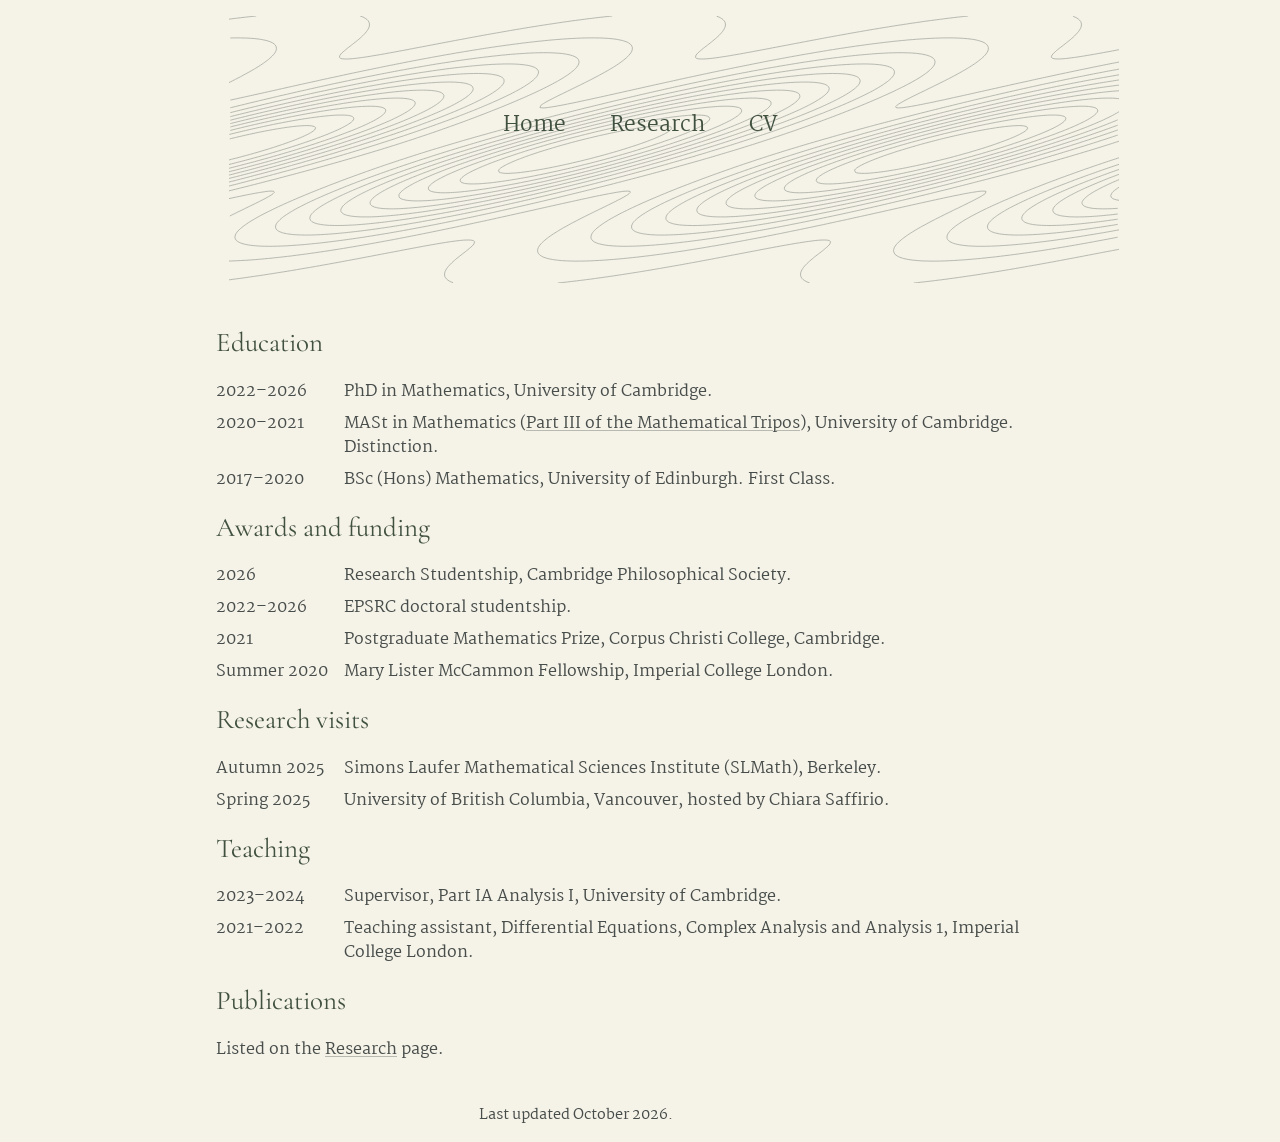
==== cv.html @ fbb12ba1 "Add files via upload" ====
<!DOCTYPE html>
<html lang="en">
<head>
  <meta charset="utf-8">
  <meta name="viewport" content="width=device-width, initial-scale=1">
  <title>CV – Marnie Smith</title>
  <meta name="description" content="Curriculum vitae of Marnie Smith, mathematician at the University of Cambridge.">
  <link rel="icon" type="image/svg+xml" href="favicon.svg">
  <link rel="stylesheet" href="style.css">
</head>
<body>

<header>
  <nav class="nav-bar" aria-label="Main">
    <button class="hamburger" aria-label="Menu">
      <span class="line"></span>
      <span class="line"></span>
      <span class="line"></span>
    </button>
    <div class="nav-links">
      <a href="./">Home</a>
      <a href="research.html">Research</a>
      <a href="cv.html" aria-current="page">CV</a>
    </div>
    <img class="spec" src="phase-mixing.svg"
         alt="Phase mixing under free transport: level sets of f(t,x,v) = f_0(x - vt, v)"
         title="Phase mixing under free transport: level sets of f(t,x,v) = f_0(x - vt, v)">
  </nav>
</header>

<br>

<main class="cv">
  <!-- Headlines only. Each entry is one row: a date on the left, one line on the right. -->

  <h2>Education</h2>
  <div class="cv-row"><span class="when">2022–2026</span><span>PhD in Mathematics, University of Cambridge.</span></div>
  <div class="cv-row"><span class="when">2020–2021</span><span>MASt in Mathematics (<a href="https://www.maths.cam.ac.uk/postgrad/part-iii">Part III of the Mathematical Tripos</a>), University of Cambridge. Distinction.</span></div>
  <div class="cv-row"><span class="when">2017–2020</span><span>BSc (Hons) Mathematics, University of Edinburgh. First Class.</span></div>

  <h2>Awards and funding</h2>
  <div class="cv-row"><span class="when">2026</span><span>Research Studentship, Cambridge Philosophical Society.</span></div>
  <div class="cv-row"><span class="when">2022–2026</span><span>EPSRC doctoral studentship.</span></div>
  <div class="cv-row"><span class="when">2021</span><span>Postgraduate Mathematics Prize, Corpus Christi College, Cambridge.</span></div>
  <div class="cv-row"><span class="when">Summer 2020</span><span>Mary Lister McCammon Fellowship, Imperial College London.</span></div>

  <h2>Research visits</h2>
  <div class="cv-row"><span class="when">Autumn 2025</span><span>Simons Laufer Mathematical Sciences Institute (SLMath), Berkeley.</span></div>
  <div class="cv-row"><span class="when">Spring 2025</span><span>University of British Columbia, Vancouver, hosted by Chiara Saffirio.</span></div>

  <h2>Teaching</h2>
  <div class="cv-row"><span class="when">2023–2024</span><span>Supervisor, Part IA Analysis I, University of Cambridge.</span></div>
  <div class="cv-row"><span class="when">2021–2022</span><span>Teaching assistant, Differential Equations, Complex Analysis and Analysis 1, Imperial College London.</span></div>

  <h2>Publications</h2>
  <p>Listed on the <a href="research.html">Research</a> page.</p>
</main>

<footer>
  <p>Last updated October 2026.</p>
</footer>

<script src="script.js"></script>
</body>
</html>
---- style.css ----
@import url('https://fonts.googleapis.com/css2?family=Martel:wght@400;500;700&family=Cormorant+Garamond:wght@400;500;600&display=swap');

/* ------------------------------------------------------------------
   Palette and spacing
   ------------------------------------------------------------------ */
/* Palette from Farrow & Ball paints (screen values from e-paint.co.uk):
   Wimborne White (No. 239) for the background, Studio Green (No. 93) for
   the text, Duck Green (No. W55) for headings and nav, Green Smoke
   (No. 47) for the drawing. Nearby alternatives: creams Pointing #f3f0e4
   and Lime White #e8e0cb; greens Calke Green #77866a (lighter, sage),
   Bancha #676746 (olive, between the two), Green Smoke #717b70. */
:root {
  --paper:   #f5f2e8;   /* background: Wimborne White */
  --ink:     #474d4a;   /* text: Studio Green */
  --heading: #415140;   /* headings and nav: Duck Green */

  --space-s: .5em;
  --space-m: 1em;
  --space-l: 3em;
}

* { box-sizing: border-box; }

html {
  background-color: var(--paper);
  color: var(--ink);
  overflow-x: hidden;   /* the header drawing overhangs the column */
}

body {
  margin: 0 auto;
  width: 100%;
  max-width: 88ch;
  padding: 1rem;
  line-height: 1.5;
  font-family: 'Martel', Georgia, serif;
}

/* Vertical rhythm: every element that follows a sibling gets a gap. */
main > * + *,
section > * + *,
.bio > * + * { margin-top: var(--space-m); }

p { margin: 0; max-width: 80ch; }
p + p { margin-top: var(--space-m); }

/* ------------------------------------------------------------------
   Headings
   ------------------------------------------------------------------ */
h1 {
  margin: 0;
  font-family: 'Cormorant Garamond', Garamond, serif;
  font-size: 2rem;
  font-weight: 500;
  line-height: 1.2;
  color: var(--heading);
}
h2 {
  margin: 1rem 0;
  font-family: 'Cormorant Garamond', Garamond, serif;
  font-size: 27px;
  font-weight: 400;
  color: var(--heading);
}

/* ------------------------------------------------------------------
   Links: same colour as the text, marked only by a fine underline
   that darkens on hover
   ------------------------------------------------------------------ */
a {
  color: inherit;
  text-decoration: underline;
  text-decoration-thickness: 1px;
  text-decoration-color: rgba(71, 77, 74, .35);
  text-underline-offset: 0.15em;
  transition: text-decoration-color 300ms;
}
a:hover, a:focus-visible { text-decoration-color: currentColor; }

/* Nav links carry no underline at all. */
.nav-links a { text-decoration: none; }

/* ------------------------------------------------------------------
   Header: nav links over the phase-mixing drawing
   ------------------------------------------------------------------ */
header { text-align: center; }

.nav-bar { position: relative; }

.nav-links {
  position: absolute;
  top: 6.9rem;
  left: 50%;
  transform: translate(-50%, -50%);
  white-space: nowrap;
  z-index: 2;
}
.nav-links a {
  display: inline-block;
  padding: 15px 20px;
  font-size: 1.3rem;
  font-weight: 500;
  color: var(--heading);
}

/* Like the reference, the drawing runs a little past the text column:
   it starts just inside the left edge and overhangs on the right. */
img.spec {
  display: block;
  width: 105%;
  max-width: none;
  margin-left: 1.5%;
  height: auto;
  opacity: .7;
  z-index: -1;
}

.hamburger { display: none; }

/* ------------------------------------------------------------------
   Home page: bio on the left, portrait on the right
   ------------------------------------------------------------------ */
.content {
  display: flex;
  flex-wrap: wrap;
  flex-direction: row;
  justify-content: space-between;
  align-items: center;
}
.bio {
  flex: 2;
  max-width: min(100vw, 60ch);
  padding-right: 2em;
}
.photo {
  flex: 1;
  max-width: 25%;
  min-width: 200px;
}
.portrait {
  display: block;
  max-width: 100%;
  height: auto;
  border-radius: 3pt;
}
.contact-deets {
  display: inline-block;
  margin-top: 0;
  font-family: 'Fira Code', ui-monospace, Menlo, Consolas, monospace;
  font-size: .9em;
  white-space: nowrap;   /* email and links stay on one line */
}

/* ------------------------------------------------------------------
   Lists (papers)
   ------------------------------------------------------------------ */
ol, ul { margin: var(--space-m) 0 0; padding-left: 1.5em; }
ul { list-style: circle; }
li + li { margin-top: var(--space-s); }
.papers li + li { margin-top: var(--space-m); }
.papers .venue { font-style: italic; }
.papers .links { font-style: normal; }
/* Inline maths: fonts that carry ℏ, ∈ and → properly. */
.math { font-family: 'Cambria Math', 'STIX Two Math', 'Latin Modern Math', 'DejaVu Serif', serif; }

/* ------------------------------------------------------------------
   CV: one line per entry, dates in a narrow left column
   ------------------------------------------------------------------ */
.cv-row {
  display: grid;
  grid-template-columns: 7em 1fr;
  column-gap: 1em;
  margin-top: var(--space-s);
}
.cv h2 + .cv-row { margin-top: 0; }
.cv .when { font-variant-numeric: tabular-nums; }
@media screen and (max-width: 635px) {
  .cv-row { grid-template-columns: 1fr; }
  .cv .when { font-size: .9em; }
}

/* ------------------------------------------------------------------
   Footer
   ------------------------------------------------------------------ */
footer {
  margin-top: var(--space-l);
  text-align: center;
  font-size: .9em;
}

/* ------------------------------------------------------------------
   Small screens: fixed translucent bar with a hamburger, no drawing
   ------------------------------------------------------------------ */
@media screen and (max-width: 635px) {
  body { padding-top: 4rem; }

  img.spec { display: none; }

  .nav-bar {
    position: fixed;
    top: 0; left: 0;
    width: 100%;
    padding: 1rem 0 0 1rem;
    background-color: rgba(245, 242, 232, .75);
    backdrop-filter: blur(2px);
    -webkit-backdrop-filter: blur(2px);
    border-bottom: 1px solid var(--heading);
    z-index: 1;
    text-align: left;
  }

  .hamburger {
    display: block;
    position: relative;
    margin-bottom: 1rem;
    cursor: pointer;
    background: none;
    border: none;
    padding: 0;
  }
  .hamburger .line {
    display: block;
    width: 20px;
    height: 2px;
    margin: 3px 0 4px;
    background-color: var(--heading);
  }

  .nav-links {
    position: static;
    transform: none;
    white-space: normal;
    max-height: 0;
    overflow: hidden;
    transition: max-height .4s ease-in-out;
  }
  .nav-links.expanded { max-height: 200px; }
  .nav-links a {
    display: block;
    padding: 0;
    margin-bottom: .5rem;
    font-size: 1.1rem;
  }

  .bio { flex: 1 1 100%; max-width: 100%; padding-right: 0; }
  .photo { flex: 1 1 100%; max-width: 60%; margin: var(--space-m) auto 0; }
}
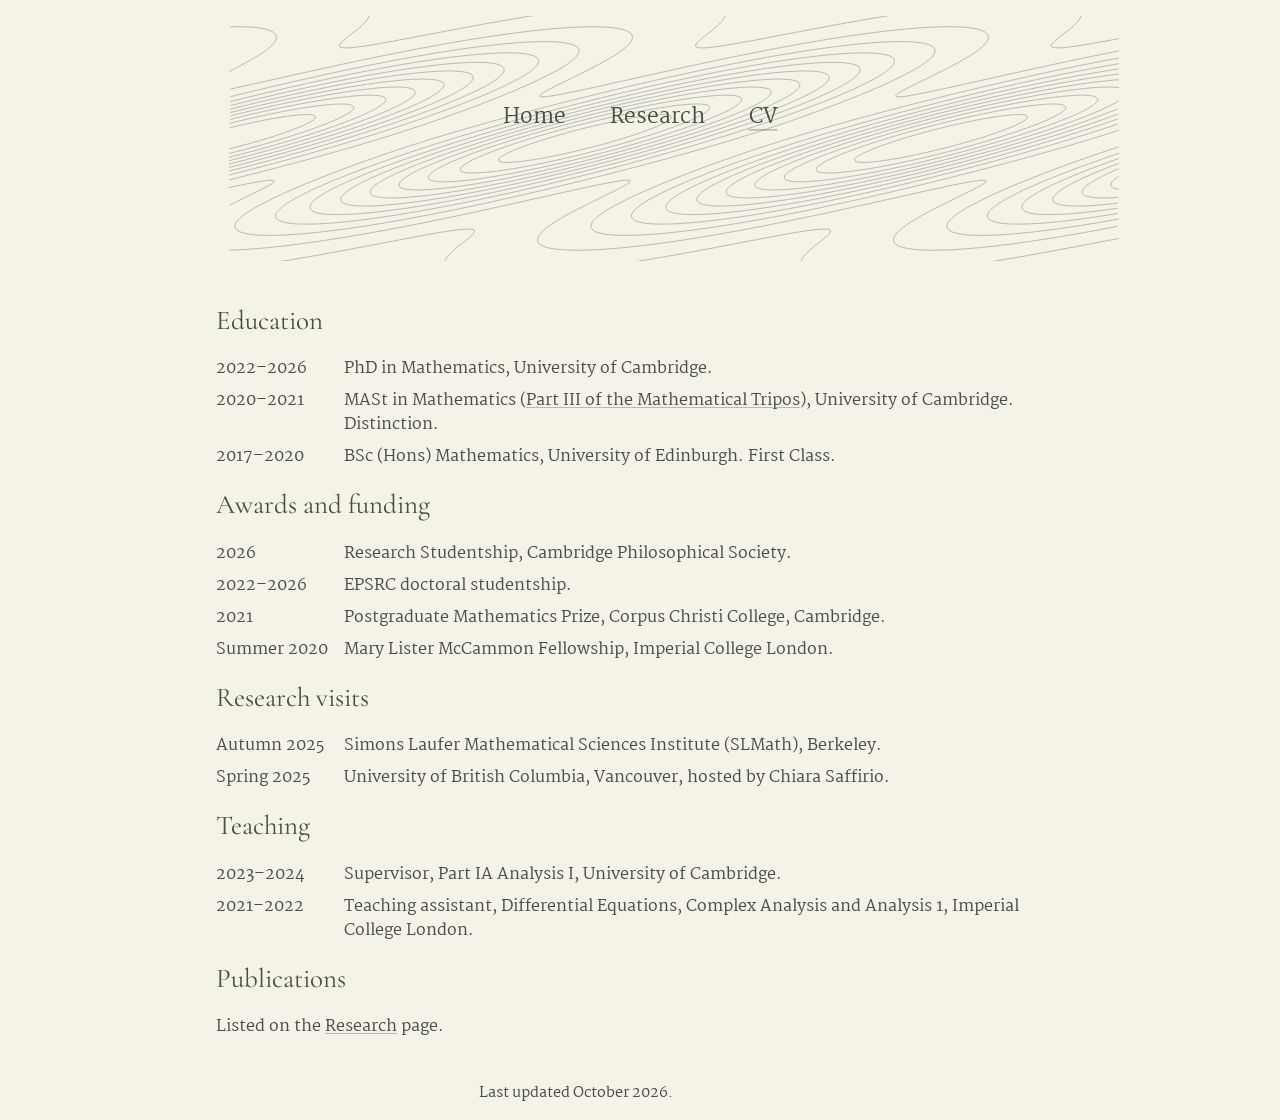
==== commit c4df9959: "Add files via upload" ====
--- a/cv.html
+++ b/cv.html
@@ -4,7 +4,12 @@
   <meta charset="utf-8">
   <meta name="viewport" content="width=device-width, initial-scale=1">
   <title>CV – Marnie Smith</title>
-  <meta name="description" content="Curriculum vitae of Marnie Smith, mathematician at the University of Cambridge.">
+  <meta name="description" content="Curriculum vitae of Marnie Smith, PhD student in mathematics at the University of Cambridge.">
+  <link rel="canonical" href="https://marniersmith.github.io/cv.html">
+  <meta property="og:type" content="website">
+  <meta property="og:title" content="CV – Marnie Smith">
+  <meta property="og:description" content="Curriculum vitae of Marnie Smith, PhD student in mathematics at the University of Cambridge.">
+  <meta property="og:url" content="https://marniersmith.github.io/cv.html">
   <link rel="icon" type="image/svg+xml" href="favicon.svg">
   <link rel="stylesheet" href="style.css">
 </head>
--- a/style.css
+++ b/style.css
@@ -77,8 +77,15 @@
 }
 a:hover, a:focus-visible { text-decoration-color: currentColor; }
 
-/* Nav links carry no underline at all. */
+/* Nav links carry no underline, except a fine one under the current page
+   (each page marks its own link with aria-current="page"). */
 .nav-links a { text-decoration: none; }
+.nav-links a[aria-current="page"] {
+  text-decoration: underline;
+  text-decoration-thickness: 1px;
+  text-decoration-color: rgba(65, 81, 64, .55);
+  text-underline-offset: .3em;
+}
 
 /* ------------------------------------------------------------------
    Header: nav links over the phase-mixing drawing
@@ -89,7 +96,7 @@
 
 .nav-links {
   position: absolute;
-  top: 6.9rem;
+  top: 6.35rem;   /* vertical centre of the drawing at full width */
   left: 50%;
   transform: translate(-50%, -50%);
   white-space: nowrap;
@@ -141,7 +148,6 @@
   display: block;
   max-width: 100%;
   height: auto;
-  border-radius: 3pt;
 }
 .contact-deets {
   display: inline-block;
@@ -157,9 +163,13 @@
 ol, ul { margin: var(--space-m) 0 0; padding-left: 1.5em; }
 ul { list-style: circle; }
 li + li { margin-top: var(--space-s); }
-.papers li + li { margin-top: var(--space-m); }
+.papers li + li { margin-top: 1.5em; }
+/* Titles stay at the body size (Martel's bold cut only looks smaller);
+   the venue line and the summary step down to the site's secondary size. */
 .papers .venue { font-style: italic; }
 .papers .links { font-style: normal; }
+.papers .venue, .papers .links, .papers .summary { font-size: .9em; }
+.papers .summary { display: inline-block; }
 /* Inline maths: fonts that carry ℏ, ∈ and → properly. */
 .math { font-family: 'Cambria Math', 'STIX Two Math', 'Latin Modern Math', 'DejaVu Serif', serif; }
 
@@ -243,5 +253,5 @@
   }
 
   .bio { flex: 1 1 100%; max-width: 100%; padding-right: 0; }
-  .photo { flex: 1 1 100%; max-width: 60%; margin: var(--space-m) auto 0; }
-}
+  .photo { flex: 1 1 100%; max-width: 60%; margin: var(--space-m) 0 0; }   /* left, not centred */
+}
